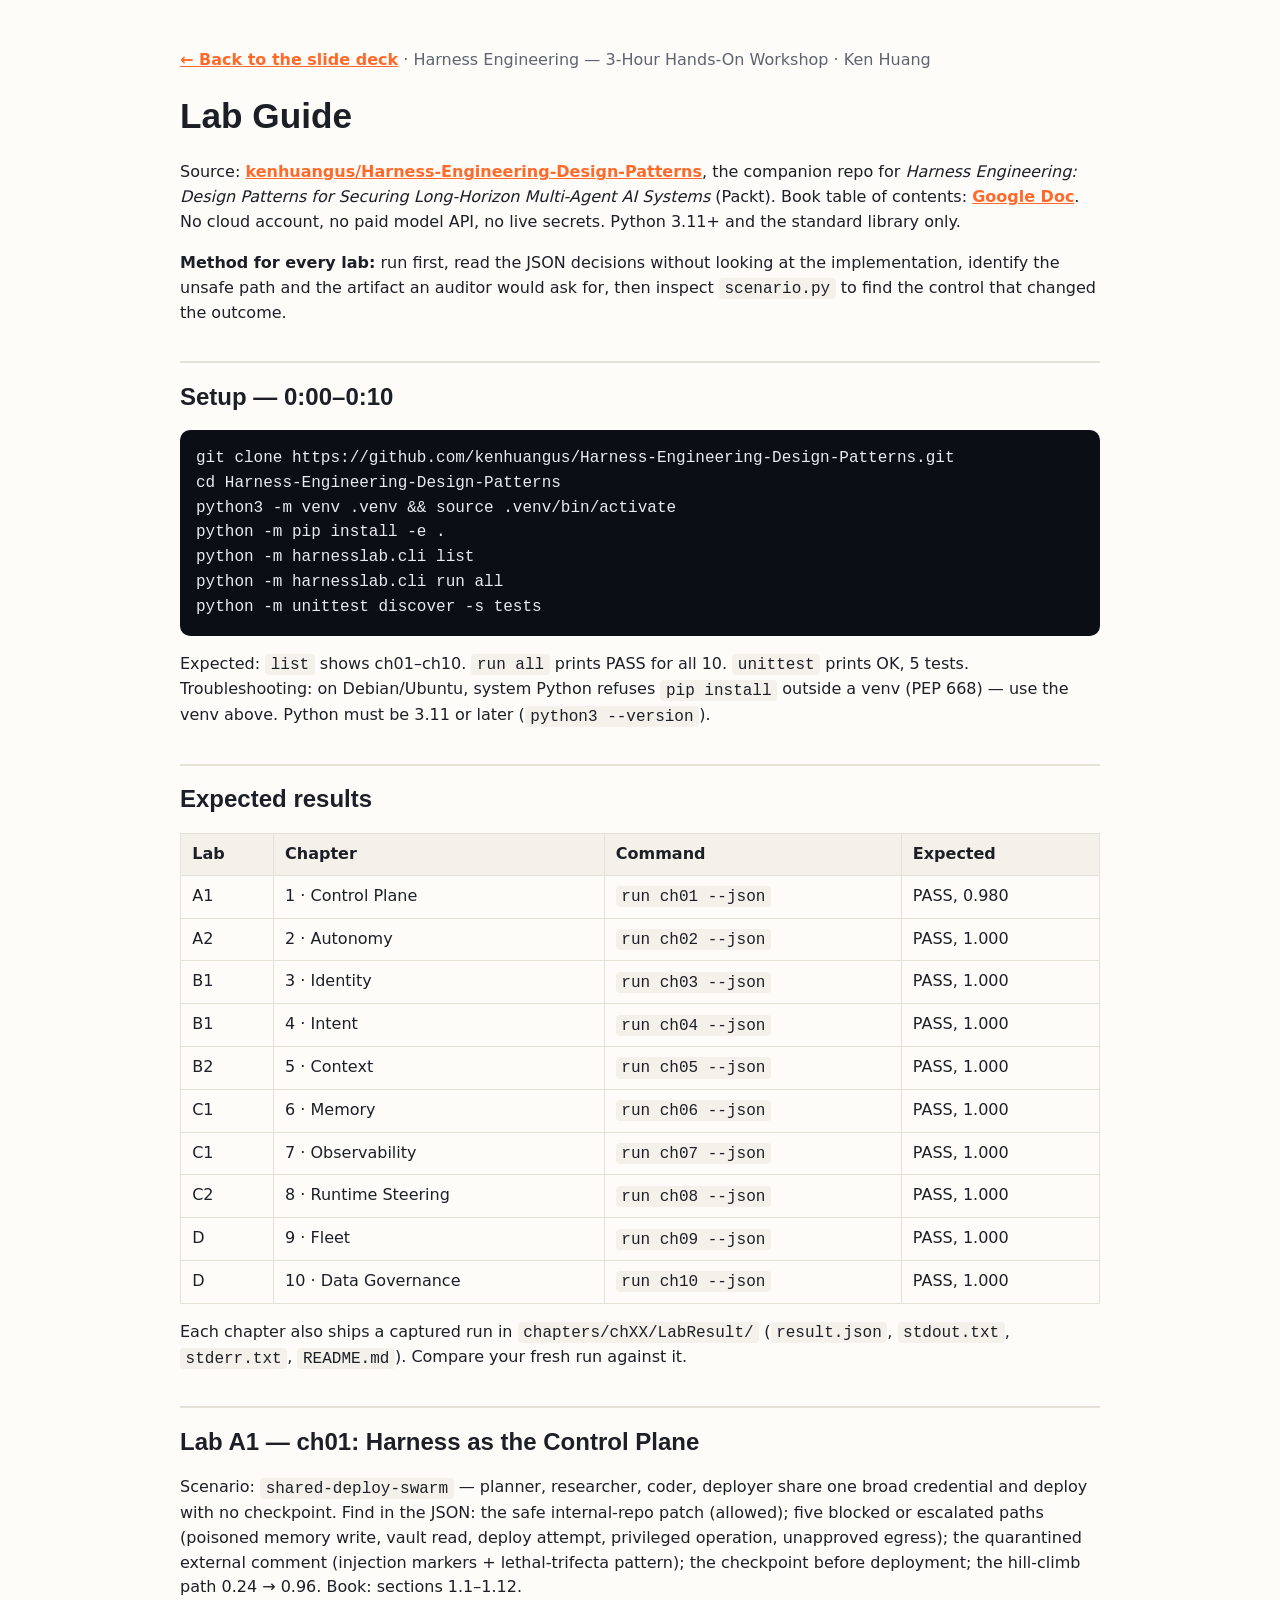
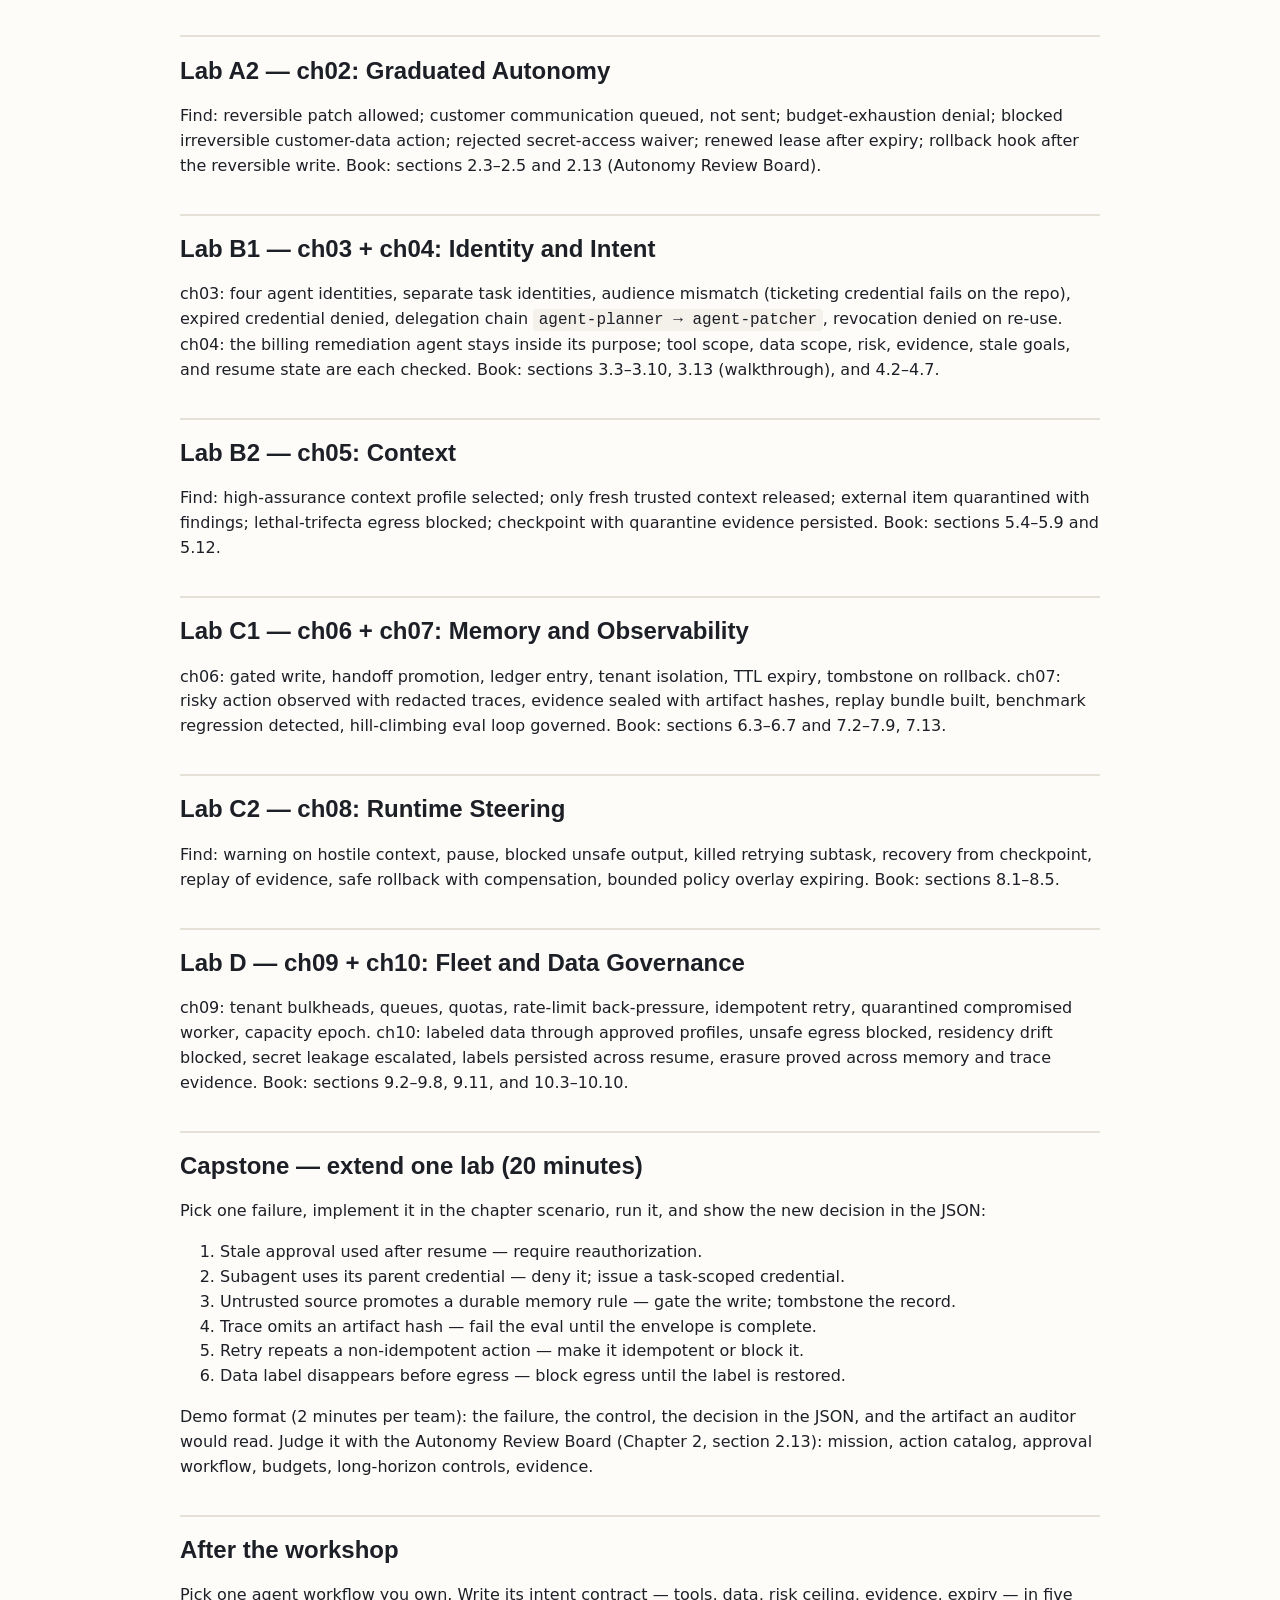
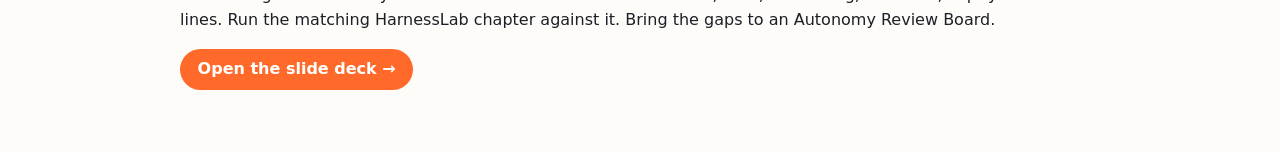
==== labs.html @ 1cd55fbd "Harness Engineering 3-hour hands-on workshop site (maestro-site template, 22 slides + lab guide)" ====
<!DOCTYPE html>
<html lang="en">
<head>
<meta charset="UTF-8" />
<meta name="viewport" content="width=device-width, initial-scale=1.0" />
<title>Harness Engineering Workshop — Lab Guide</title>
<meta name="description" content="Lab guide for the 3-hour Harness Engineering hands-on workshop. Every command, every expected result, and the capstone." />
<link rel="icon" type="image/svg+xml" href="assets/favicon.svg" />
<style>
body{font-family:Inter,system-ui,sans-serif;color:#1c1f26;background:#fdfcf9;line-height:1.55;margin:0}
main{max-width:920px;margin:0 auto;padding:2rem 1.5rem 4rem}
h1,h2,h3{font-family:'Space Grotesk',sans-serif;line-height:1.15}
h1{font-size:2.2rem} h2{font-size:1.5rem;margin-top:2.2rem;border-top:2px solid #e6e1d6;padding-top:1.2rem}
a{color:#ff6a2b;font-weight:600}
code{font-family:ui-monospace,Menlo,Consolas,monospace;background:#f4f1ea;padding:.1rem .35rem;border-radius:4px}
pre{background:#0b0e14;color:#e8ecf2;border-radius:10px;padding:1rem;overflow-x:auto}
pre code{background:none;padding:0}
table{border-collapse:collapse;width:100%;margin:1rem 0}
th,td{border:1px solid #e6e1d6;padding:.5rem .7rem;text-align:left;vertical-align:top}
th{background:#f4f1ea}
.top{color:#5d6470}
.btn{display:inline-block;background:#ff6a2b;color:#fff;padding:.5rem 1.1rem;border-radius:999px;text-decoration:none}
</style>
</head>
<body>
<main>
<p class="top"><a href="index.html">← Back to the slide deck</a> · Harness Engineering — 3-Hour Hands-On Workshop · Ken Huang</p>
<h1>Lab Guide</h1>
<p>Source: <a href="https://github.com/kenhuangus/Harness-Engineering-Design-Patterns">kenhuangus/Harness-Engineering-Design-Patterns</a>, the companion repo for <em>Harness Engineering: Design Patterns for Securing Long-Horizon Multi-Agent AI Systems</em> (Packt). Book table of contents: <a href="https://docs.google.com/document/d/1EtLyxS9EH0MR3WxBwG9lWkU40Lpqr4k4CKhqROGugXo/edit">Google Doc</a>. No cloud account, no paid model API, no live secrets. Python 3.11+ and the standard library only.</p>
<p><strong>Method for every lab:</strong> run first, read the JSON decisions without looking at the implementation, identify the unsafe path and the artifact an auditor would ask for, then inspect <code>scenario.py</code> to find the control that changed the outcome.</p>

<h2>Setup — 0:00–0:10</h2>
<pre><code>git clone https://github.com/kenhuangus/Harness-Engineering-Design-Patterns.git
cd Harness-Engineering-Design-Patterns
python3 -m venv .venv &amp;&amp; source .venv/bin/activate
python -m pip install -e .
python -m harnesslab.cli list
python -m harnesslab.cli run all
python -m unittest discover -s tests</code></pre>
<p>Expected: <code>list</code> shows ch01–ch10. <code>run all</code> prints PASS for all 10. <code>unittest</code> prints OK, 5 tests. Troubleshooting: on Debian/Ubuntu, system Python refuses <code>pip install</code> outside a venv (PEP 668) — use the venv above. Python must be 3.11 or later (<code>python3 --version</code>).</p>

<h2>Expected results</h2>
<table>
<tr><th>Lab</th><th>Chapter</th><th>Command</th><th>Expected</th></tr>
<tr><td>A1</td><td>1 · Control Plane</td><td><code>run ch01 --json</code></td><td>PASS, 0.980</td></tr>
<tr><td>A2</td><td>2 · Autonomy</td><td><code>run ch02 --json</code></td><td>PASS, 1.000</td></tr>
<tr><td>B1</td><td>3 · Identity</td><td><code>run ch03 --json</code></td><td>PASS, 1.000</td></tr>
<tr><td>B1</td><td>4 · Intent</td><td><code>run ch04 --json</code></td><td>PASS, 1.000</td></tr>
<tr><td>B2</td><td>5 · Context</td><td><code>run ch05 --json</code></td><td>PASS, 1.000</td></tr>
<tr><td>C1</td><td>6 · Memory</td><td><code>run ch06 --json</code></td><td>PASS, 1.000</td></tr>
<tr><td>C1</td><td>7 · Observability</td><td><code>run ch07 --json</code></td><td>PASS, 1.000</td></tr>
<tr><td>C2</td><td>8 · Runtime Steering</td><td><code>run ch08 --json</code></td><td>PASS, 1.000</td></tr>
<tr><td>D</td><td>9 · Fleet</td><td><code>run ch09 --json</code></td><td>PASS, 1.000</td></tr>
<tr><td>D</td><td>10 · Data Governance</td><td><code>run ch10 --json</code></td><td>PASS, 1.000</td></tr>
</table>
<p>Each chapter also ships a captured run in <code>chapters/chXX/LabResult/</code> (<code>result.json</code>, <code>stdout.txt</code>, <code>stderr.txt</code>, <code>README.md</code>). Compare your fresh run against it.</p>

<h2>Lab A1 — ch01: Harness as the Control Plane</h2>
<p>Scenario: <code>shared-deploy-swarm</code> — planner, researcher, coder, deployer share one broad credential and deploy with no checkpoint. Find in the JSON: the safe internal-repo patch (allowed); five blocked or escalated paths (poisoned memory write, vault read, deploy attempt, privileged operation, unapproved egress); the quarantined external comment (injection markers + lethal-trifecta pattern); the checkpoint before deployment; the hill-climb path 0.24 → 0.96. Book: sections 1.1–1.12.</p>

<h2>Lab A2 — ch02: Graduated Autonomy</h2>
<p>Find: reversible patch allowed; customer communication queued, not sent; budget-exhaustion denial; blocked irreversible customer-data action; rejected secret-access waiver; renewed lease after expiry; rollback hook after the reversible write. Book: sections 2.3–2.5 and 2.13 (Autonomy Review Board).</p>

<h2>Lab B1 — ch03 + ch04: Identity and Intent</h2>
<p>ch03: four agent identities, separate task identities, audience mismatch (ticketing credential fails on the repo), expired credential denied, delegation chain <code>agent-planner → agent-patcher</code>, revocation denied on re-use. ch04: the billing remediation agent stays inside its purpose; tool scope, data scope, risk, evidence, stale goals, and resume state are each checked. Book: sections 3.3–3.10, 3.13 (walkthrough), and 4.2–4.7.</p>

<h2>Lab B2 — ch05: Context</h2>
<p>Find: high-assurance context profile selected; only fresh trusted context released; external item quarantined with findings; lethal-trifecta egress blocked; checkpoint with quarantine evidence persisted. Book: sections 5.4–5.9 and 5.12.</p>

<h2>Lab C1 — ch06 + ch07: Memory and Observability</h2>
<p>ch06: gated write, handoff promotion, ledger entry, tenant isolation, TTL expiry, tombstone on rollback. ch07: risky action observed with redacted traces, evidence sealed with artifact hashes, replay bundle built, benchmark regression detected, hill-climbing eval loop governed. Book: sections 6.3–6.7 and 7.2–7.9, 7.13.</p>

<h2>Lab C2 — ch08: Runtime Steering</h2>
<p>Find: warning on hostile context, pause, blocked unsafe output, killed retrying subtask, recovery from checkpoint, replay of evidence, safe rollback with compensation, bounded policy overlay expiring. Book: sections 8.1–8.5.</p>

<h2>Lab D — ch09 + ch10: Fleet and Data Governance</h2>
<p>ch09: tenant bulkheads, queues, quotas, rate-limit back-pressure, idempotent retry, quarantined compromised worker, capacity epoch. ch10: labeled data through approved profiles, unsafe egress blocked, residency drift blocked, secret leakage escalated, labels persisted across resume, erasure proved across memory and trace evidence. Book: sections 9.2–9.8, 9.11, and 10.3–10.10.</p>

<h2>Capstone — extend one lab (20 minutes)</h2>
<p>Pick one failure, implement it in the chapter scenario, run it, and show the new decision in the JSON:</p>
<ol>
<li>Stale approval used after resume — require reauthorization.</li>
<li>Subagent uses its parent credential — deny it; issue a task-scoped credential.</li>
<li>Untrusted source promotes a durable memory rule — gate the write; tombstone the record.</li>
<li>Trace omits an artifact hash — fail the eval until the envelope is complete.</li>
<li>Retry repeats a non-idempotent action — make it idempotent or block it.</li>
<li>Data label disappears before egress — block egress until the label is restored.</li>
</ol>
<p>Demo format (2 minutes per team): the failure, the control, the decision in the JSON, and the artifact an auditor would read. Judge it with the Autonomy Review Board (Chapter 2, section 2.13): mission, action catalog, approval workflow, budgets, long-horizon controls, evidence.</p>

<h2>After the workshop</h2>
<p>Pick one agent workflow you own. Write its intent contract — tools, data, risk ceiling, evidence, expiry — in five lines. Run the matching HarnessLab chapter against it. Bring the gaps to an Autonomy Review Board.</p>
<p><a class="btn" href="index.html">Open the slide deck →</a></p>
</main>
</body>
</html>
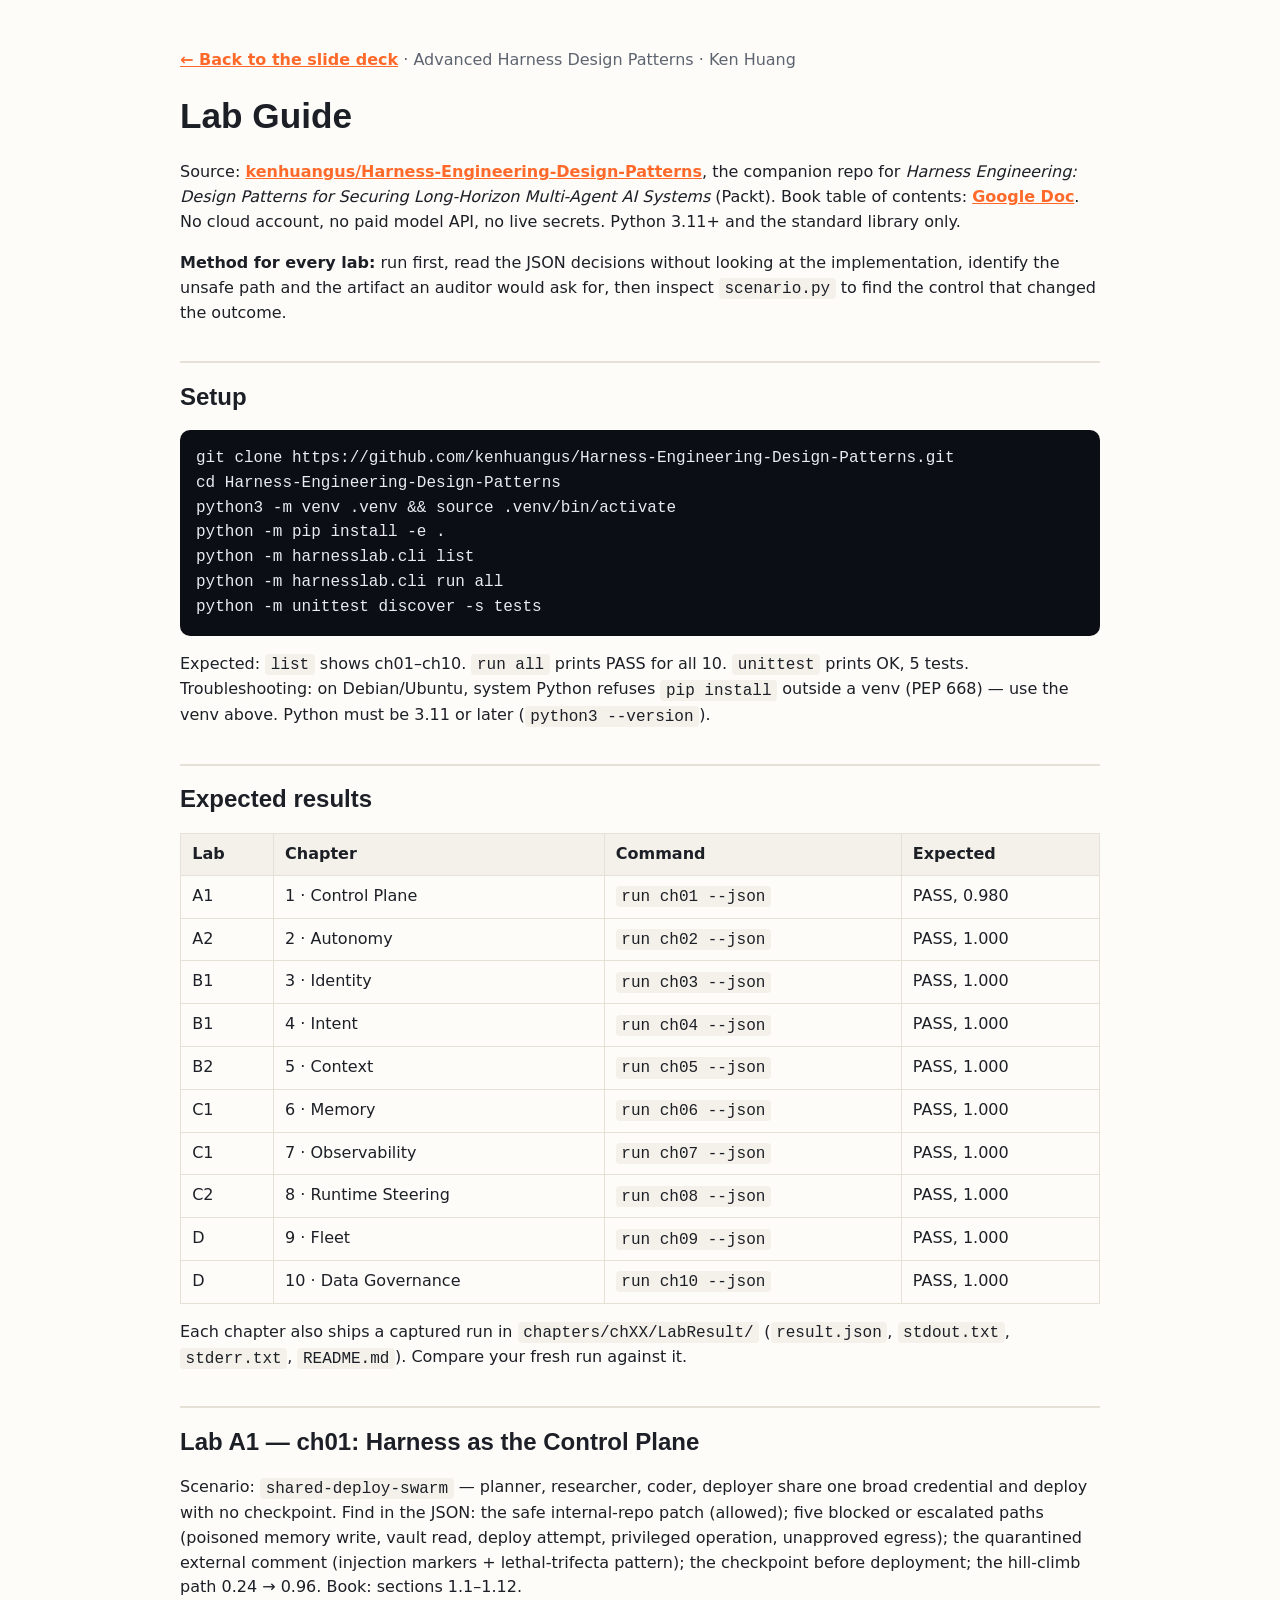
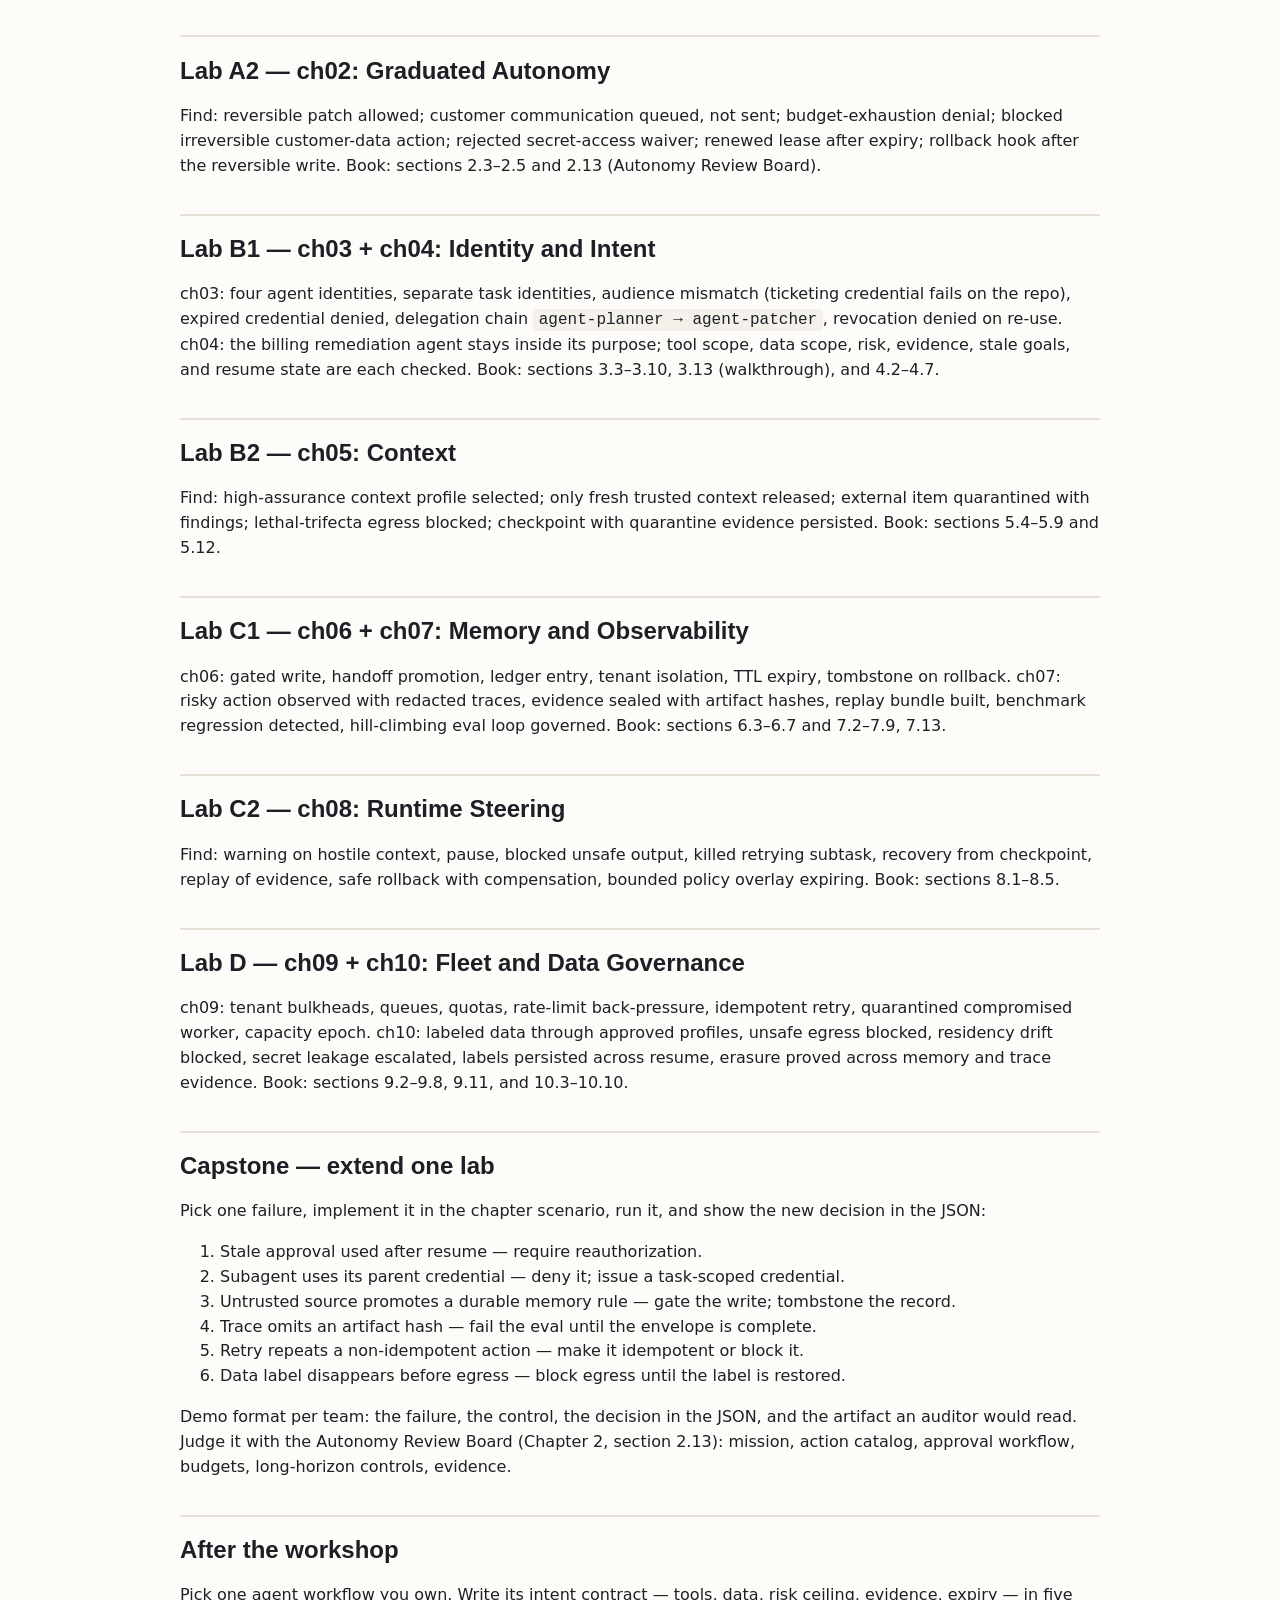
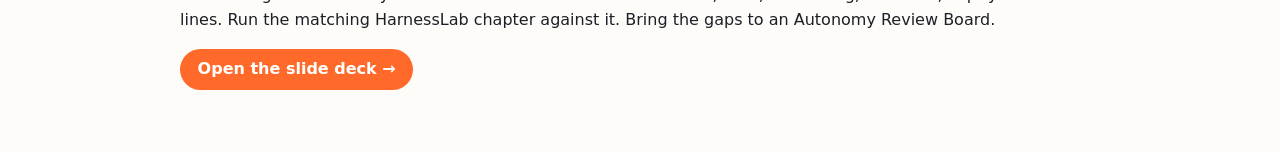
==== commit b79ef69f: "Remove fixed time estimates from deck and lab guide (timing will be dynamic)" ====
--- a/labs.html
+++ b/labs.html
@@ -3,8 +3,8 @@
 <head>
 <meta charset="UTF-8" />
 <meta name="viewport" content="width=device-width, initial-scale=1.0" />
-<title>Harness Engineering Workshop — Lab Guide</title>
-<meta name="description" content="Lab guide for the 3-hour Harness Engineering hands-on workshop. Every command, every expected result, and the capstone." />
+<title>Advanced Harness Design Patterns — Lab Guide</title>
+<meta name="description" content="Lab guide for Advanced Harness Design Patterns. Every command, every expected result, and the capstone." />
 <link rel="icon" type="image/svg+xml" href="assets/favicon.svg" />
 <style>
 body{font-family:Inter,system-ui,sans-serif;color:#1c1f26;background:#fdfcf9;line-height:1.55;margin:0}
@@ -24,12 +24,12 @@
 </head>
 <body>
 <main>
-<p class="top"><a href="index.html">← Back to the slide deck</a> · Harness Engineering — 3-Hour Hands-On Workshop · Ken Huang</p>
+<p class="top"><a href="index.html">← Back to the slide deck</a> · Advanced Harness Design Patterns · Ken Huang</p>
 <h1>Lab Guide</h1>
 <p>Source: <a href="https://github.com/kenhuangus/Harness-Engineering-Design-Patterns">kenhuangus/Harness-Engineering-Design-Patterns</a>, the companion repo for <em>Harness Engineering: Design Patterns for Securing Long-Horizon Multi-Agent AI Systems</em> (Packt). Book table of contents: <a href="https://docs.google.com/document/d/1EtLyxS9EH0MR3WxBwG9lWkU40Lpqr4k4CKhqROGugXo/edit">Google Doc</a>. No cloud account, no paid model API, no live secrets. Python 3.11+ and the standard library only.</p>
 <p><strong>Method for every lab:</strong> run first, read the JSON decisions without looking at the implementation, identify the unsafe path and the artifact an auditor would ask for, then inspect <code>scenario.py</code> to find the control that changed the outcome.</p>
 
-<h2>Setup — 0:00–0:10</h2>
+<h2>Setup</h2>
 <pre><code>git clone https://github.com/kenhuangus/Harness-Engineering-Design-Patterns.git
 cd Harness-Engineering-Design-Patterns
 python3 -m venv .venv &amp;&amp; source .venv/bin/activate
@@ -76,7 +76,7 @@
 <h2>Lab D — ch09 + ch10: Fleet and Data Governance</h2>
 <p>ch09: tenant bulkheads, queues, quotas, rate-limit back-pressure, idempotent retry, quarantined compromised worker, capacity epoch. ch10: labeled data through approved profiles, unsafe egress blocked, residency drift blocked, secret leakage escalated, labels persisted across resume, erasure proved across memory and trace evidence. Book: sections 9.2–9.8, 9.11, and 10.3–10.10.</p>
 
-<h2>Capstone — extend one lab (20 minutes)</h2>
+<h2>Capstone — extend one lab</h2>
 <p>Pick one failure, implement it in the chapter scenario, run it, and show the new decision in the JSON:</p>
 <ol>
 <li>Stale approval used after resume — require reauthorization.</li>
@@ -86,7 +86,7 @@
 <li>Retry repeats a non-idempotent action — make it idempotent or block it.</li>
 <li>Data label disappears before egress — block egress until the label is restored.</li>
 </ol>
-<p>Demo format (2 minutes per team): the failure, the control, the decision in the JSON, and the artifact an auditor would read. Judge it with the Autonomy Review Board (Chapter 2, section 2.13): mission, action catalog, approval workflow, budgets, long-horizon controls, evidence.</p>
+<p>Demo format per team: the failure, the control, the decision in the JSON, and the artifact an auditor would read. Judge it with the Autonomy Review Board (Chapter 2, section 2.13): mission, action catalog, approval workflow, budgets, long-horizon controls, evidence.</p>
 
 <h2>After the workshop</h2>
 <p>Pick one agent workflow you own. Write its intent contract — tools, data, risk ceiling, evidence, expiry — in five lines. Run the matching HarnessLab chapter against it. Bring the gaps to an Autonomy Review Board.</p>
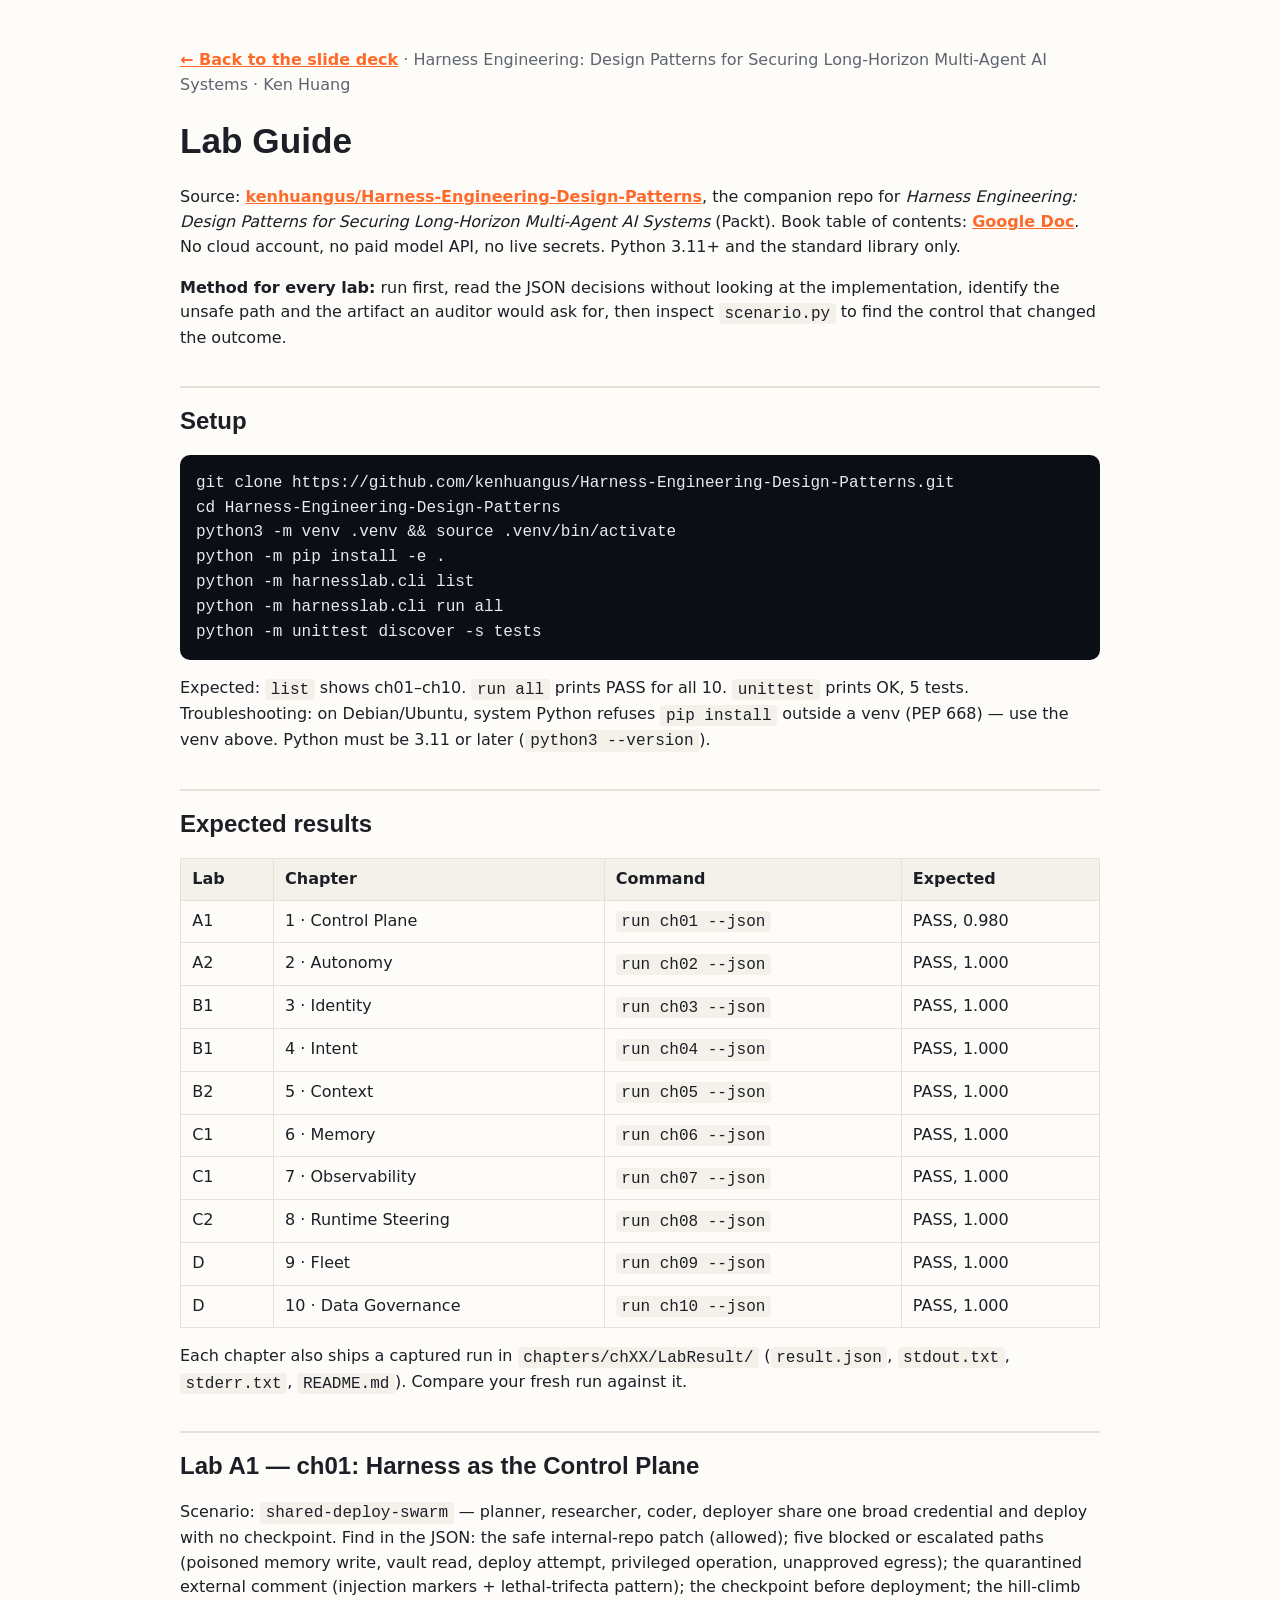
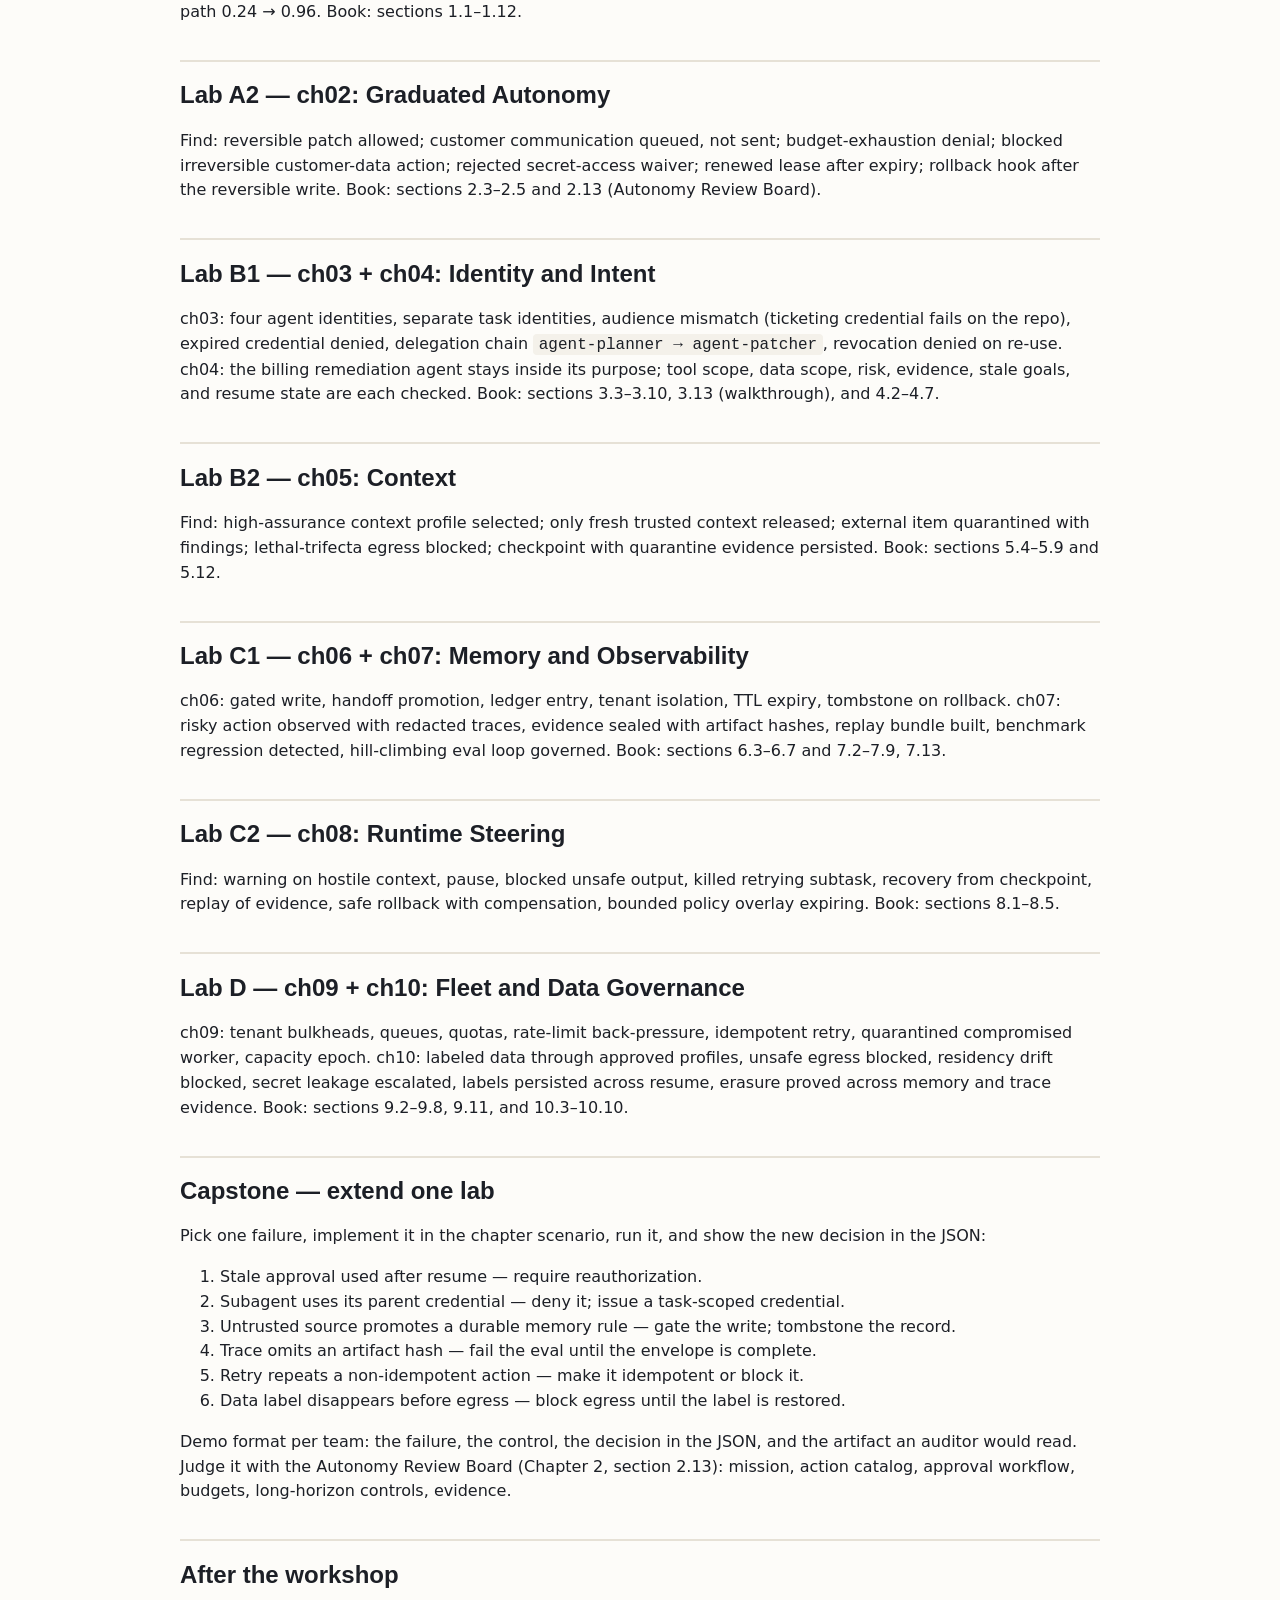
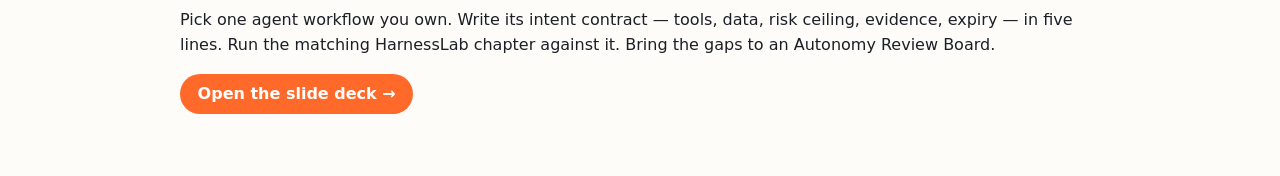
==== commit da6631f6: "Retitle course to the book title: Harness Engineering: Design Patterns for Securing Long-Horizon Mul" ====
--- a/labs.html
+++ b/labs.html
@@ -3,8 +3,8 @@
 <head>
 <meta charset="UTF-8" />
 <meta name="viewport" content="width=device-width, initial-scale=1.0" />
-<title>Advanced Harness Design Patterns — Lab Guide</title>
-<meta name="description" content="Lab guide for Advanced Harness Design Patterns. Every command, every expected result, and the capstone." />
+<title>Harness Engineering: Design Patterns for Securing Long-Horizon Multi-Agent AI Systems — Lab Guide</title>
+<meta name="description" content="Lab guide for Harness Engineering: Design Patterns for Securing Long-Horizon Multi-Agent AI Systems. Every command, every expected result, and the capstone." />
 <link rel="icon" type="image/svg+xml" href="assets/favicon.svg" />
 <style>
 body{font-family:Inter,system-ui,sans-serif;color:#1c1f26;background:#fdfcf9;line-height:1.55;margin:0}
@@ -24,7 +24,7 @@
 </head>
 <body>
 <main>
-<p class="top"><a href="index.html">← Back to the slide deck</a> · Advanced Harness Design Patterns · Ken Huang</p>
+<p class="top"><a href="index.html">← Back to the slide deck</a> · Harness Engineering: Design Patterns for Securing Long-Horizon Multi-Agent AI Systems · Ken Huang</p>
 <h1>Lab Guide</h1>
 <p>Source: <a href="https://github.com/kenhuangus/Harness-Engineering-Design-Patterns">kenhuangus/Harness-Engineering-Design-Patterns</a>, the companion repo for <em>Harness Engineering: Design Patterns for Securing Long-Horizon Multi-Agent AI Systems</em> (Packt). Book table of contents: <a href="https://docs.google.com/document/d/1EtLyxS9EH0MR3WxBwG9lWkU40Lpqr4k4CKhqROGugXo/edit">Google Doc</a>. No cloud account, no paid model API, no live secrets. Python 3.11+ and the standard library only.</p>
 <p><strong>Method for every lab:</strong> run first, read the JSON decisions without looking at the implementation, identify the unsafe path and the artifact an auditor would ask for, then inspect <code>scenario.py</code> to find the control that changed the outcome.</p>
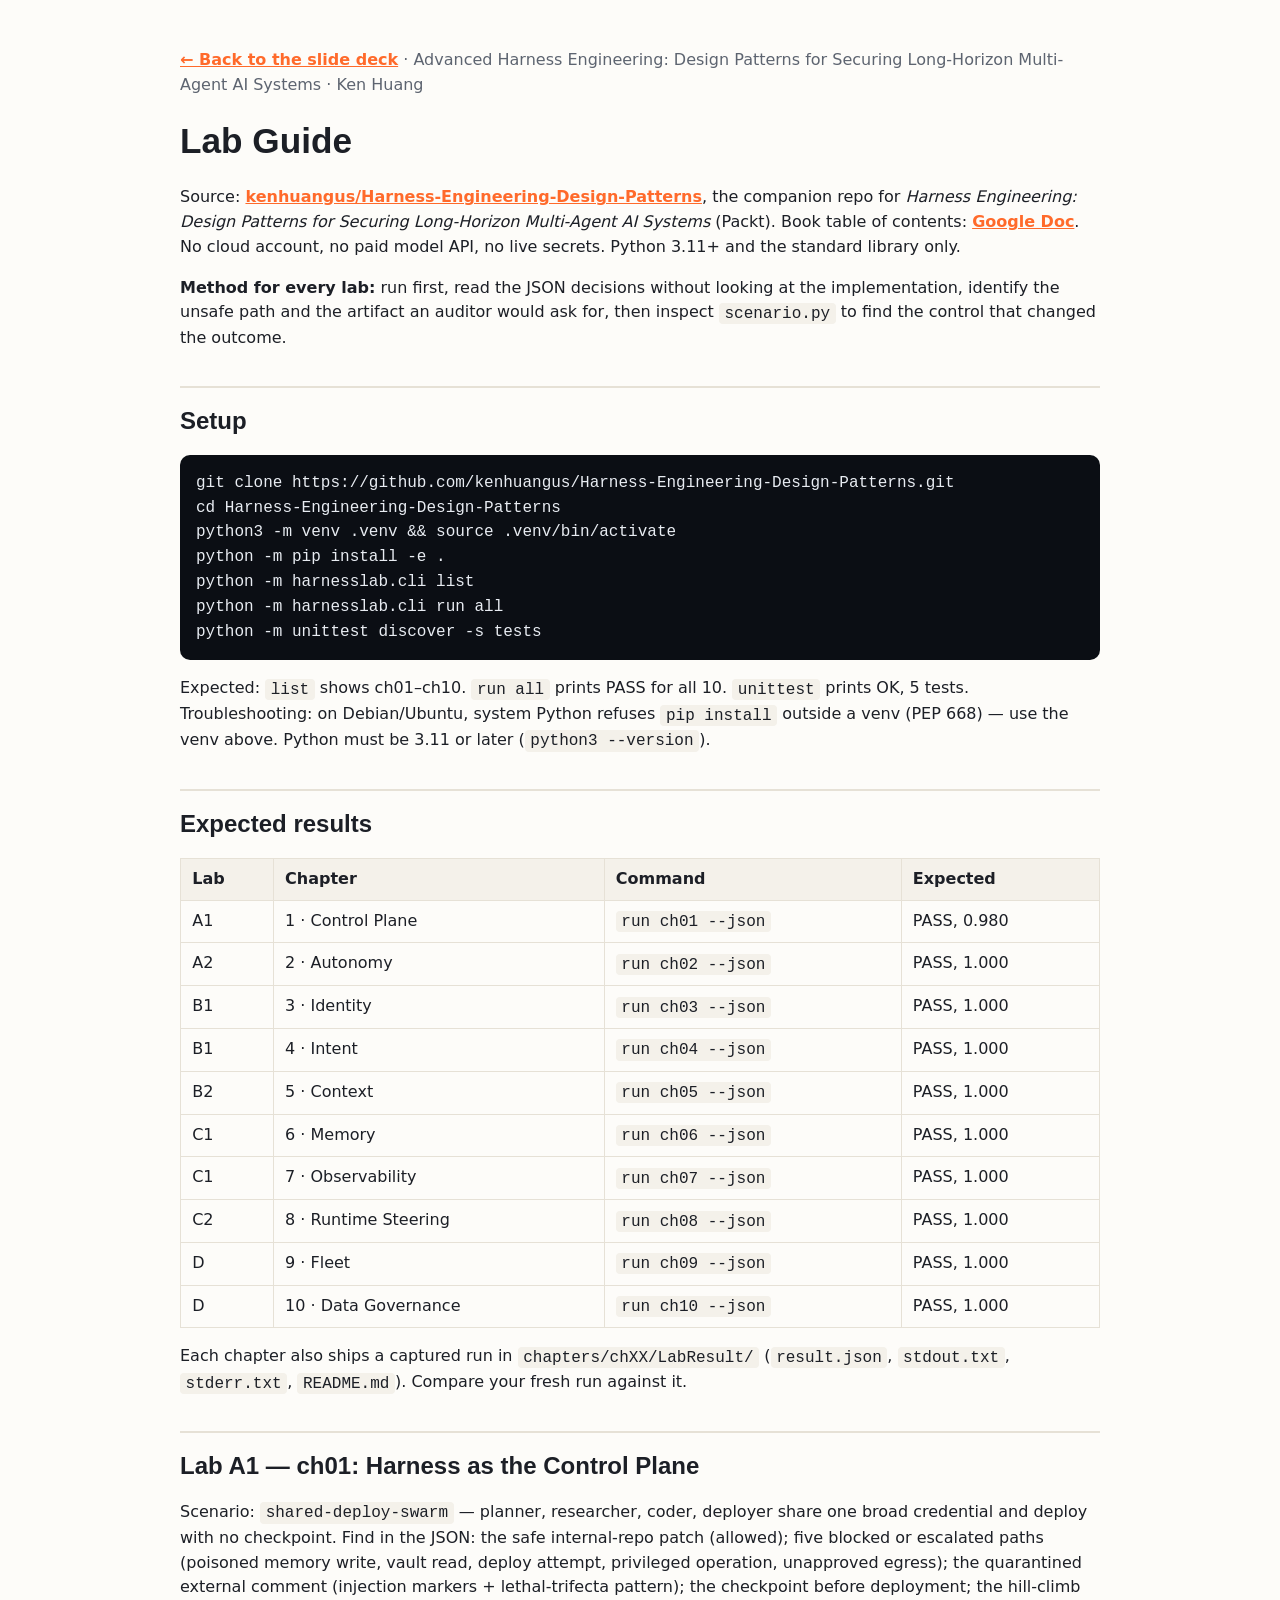
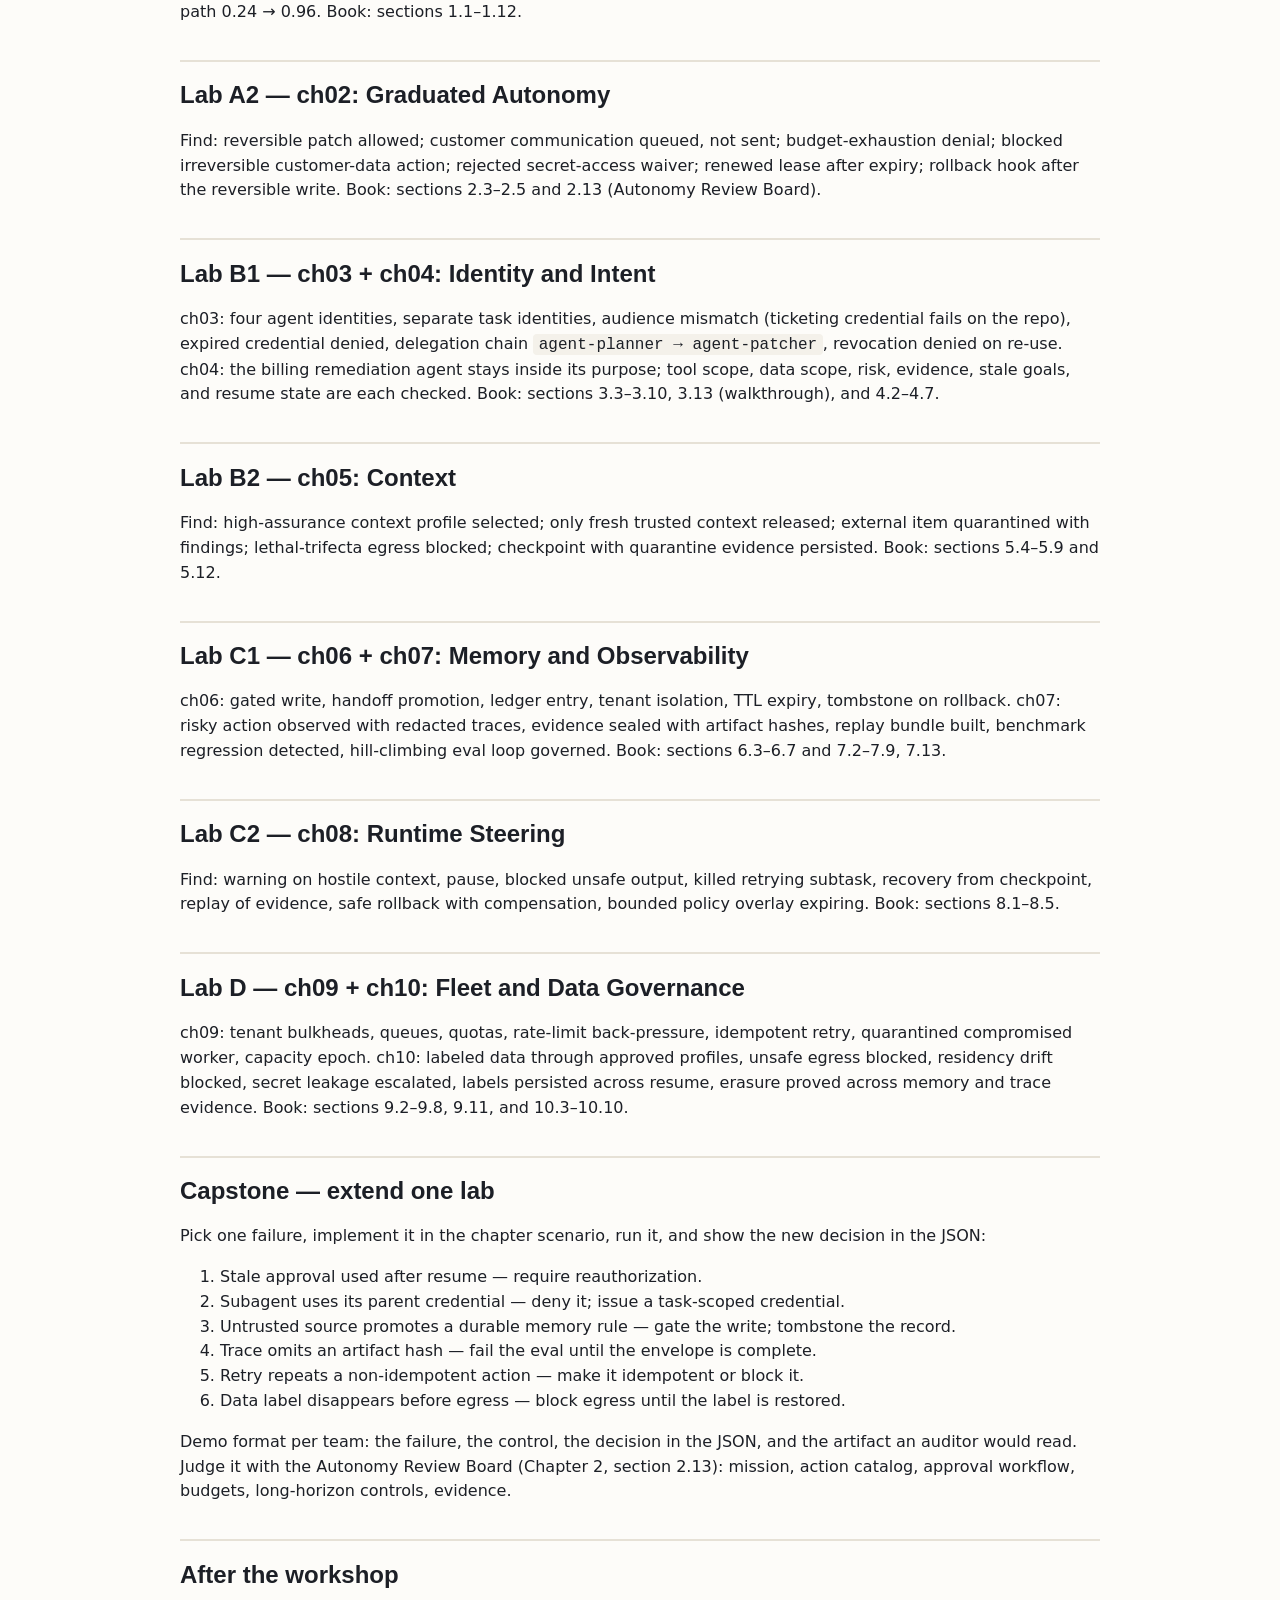
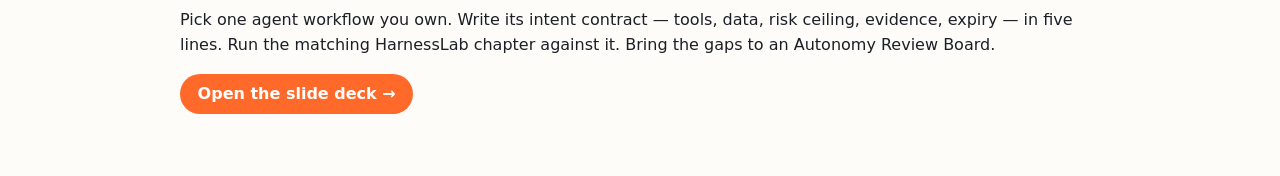
==== commit 41a6016b: "Advanced title; add reference architecture, measured adversarial results, implementation boundaries " ====
--- a/labs.html
+++ b/labs.html
@@ -3,8 +3,8 @@
 <head>
 <meta charset="UTF-8" />
 <meta name="viewport" content="width=device-width, initial-scale=1.0" />
-<title>Harness Engineering: Design Patterns for Securing Long-Horizon Multi-Agent AI Systems — Lab Guide</title>
-<meta name="description" content="Lab guide for Harness Engineering: Design Patterns for Securing Long-Horizon Multi-Agent AI Systems. Every command, every expected result, and the capstone." />
+<title>Advanced Harness Engineering: Design Patterns for Securing Long-Horizon Multi-Agent AI Systems — Lab Guide</title>
+<meta name="description" content="Lab guide for Advanced Harness Engineering: Design Patterns for Securing Long-Horizon Multi-Agent AI Systems. Every command, every expected result, and the capstone." />
 <link rel="icon" type="image/svg+xml" href="assets/favicon.svg" />
 <style>
 body{font-family:Inter,system-ui,sans-serif;color:#1c1f26;background:#fdfcf9;line-height:1.55;margin:0}
@@ -24,7 +24,7 @@
 </head>
 <body>
 <main>
-<p class="top"><a href="index.html">← Back to the slide deck</a> · Harness Engineering: Design Patterns for Securing Long-Horizon Multi-Agent AI Systems · Ken Huang</p>
+<p class="top"><a href="index.html">← Back to the slide deck</a> · Advanced Harness Engineering: Design Patterns for Securing Long-Horizon Multi-Agent AI Systems · Ken Huang</p>
 <h1>Lab Guide</h1>
 <p>Source: <a href="https://github.com/kenhuangus/Harness-Engineering-Design-Patterns">kenhuangus/Harness-Engineering-Design-Patterns</a>, the companion repo for <em>Harness Engineering: Design Patterns for Securing Long-Horizon Multi-Agent AI Systems</em> (Packt). Book table of contents: <a href="https://docs.google.com/document/d/1EtLyxS9EH0MR3WxBwG9lWkU40Lpqr4k4CKhqROGugXo/edit">Google Doc</a>. No cloud account, no paid model API, no live secrets. Python 3.11+ and the standard library only.</p>
 <p><strong>Method for every lab:</strong> run first, read the JSON decisions without looking at the implementation, identify the unsafe path and the artifact an auditor would ask for, then inspect <code>scenario.py</code> to find the control that changed the outcome.</p>
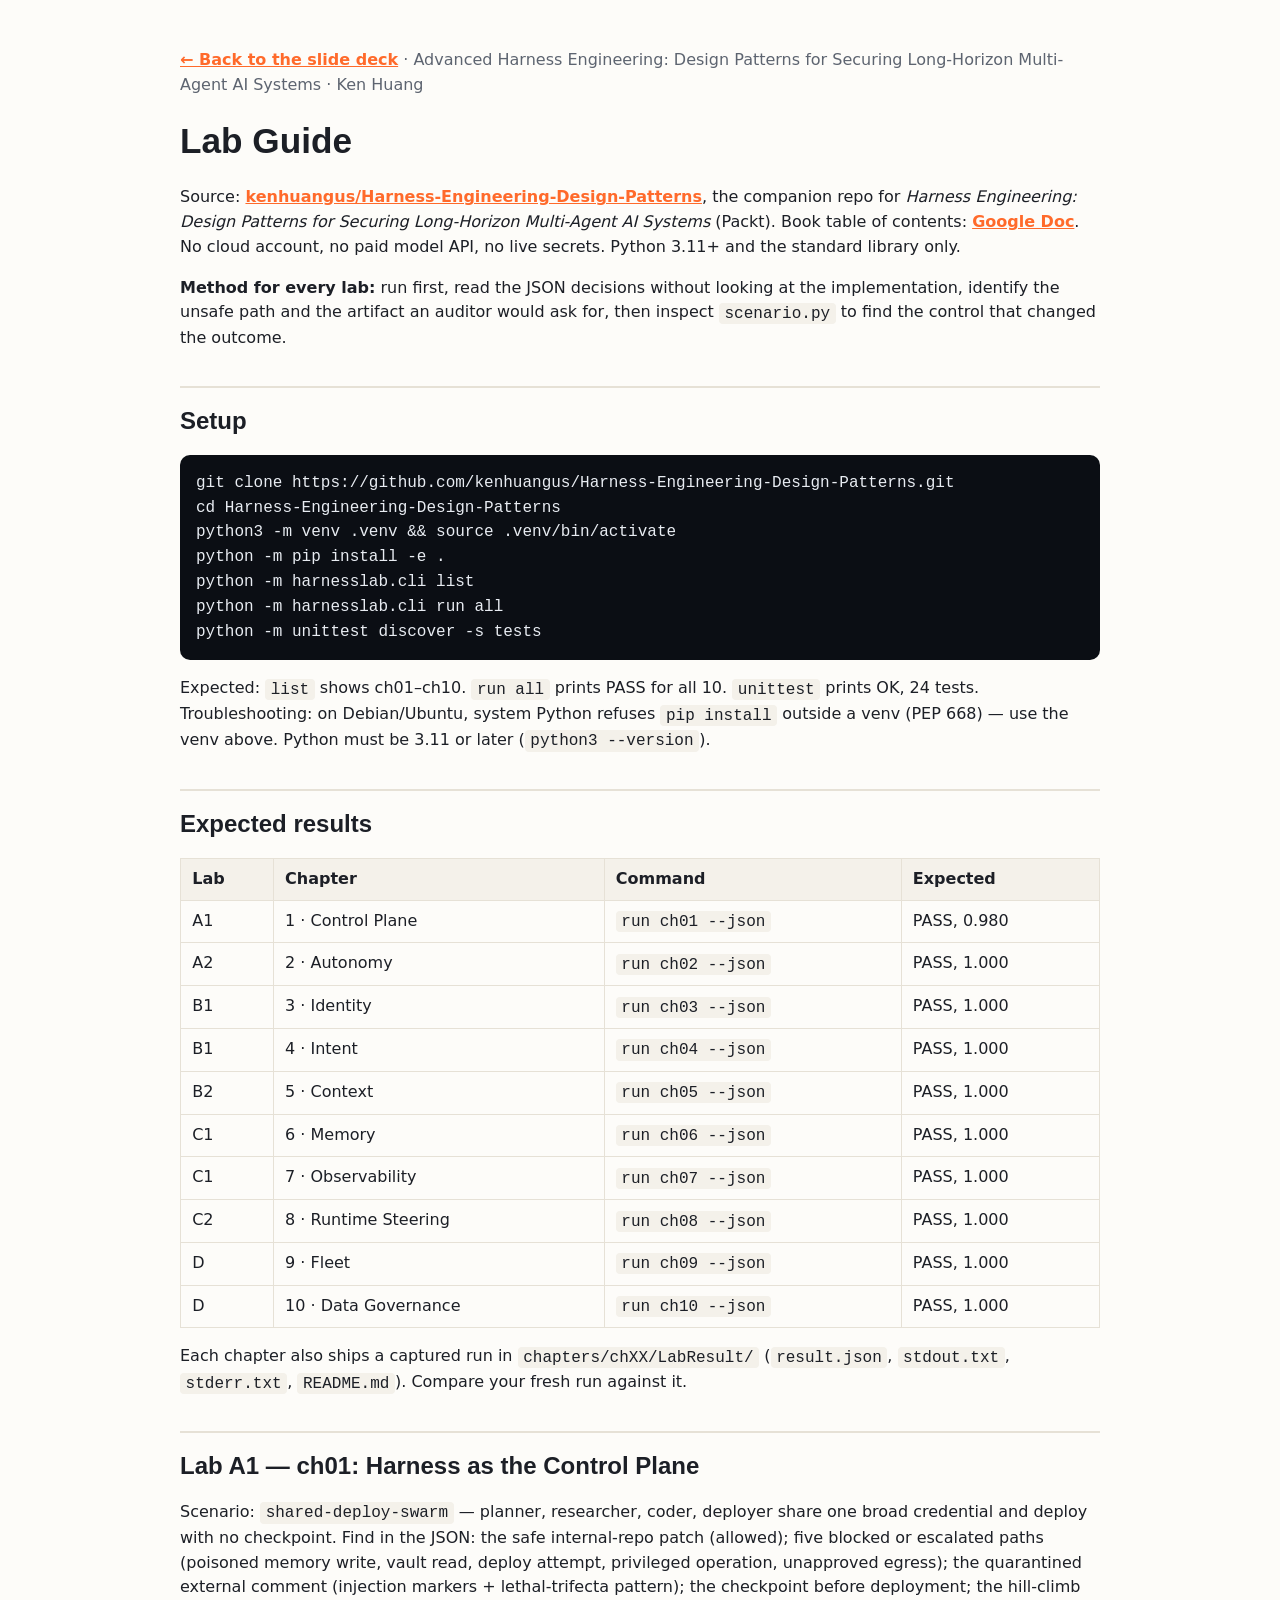
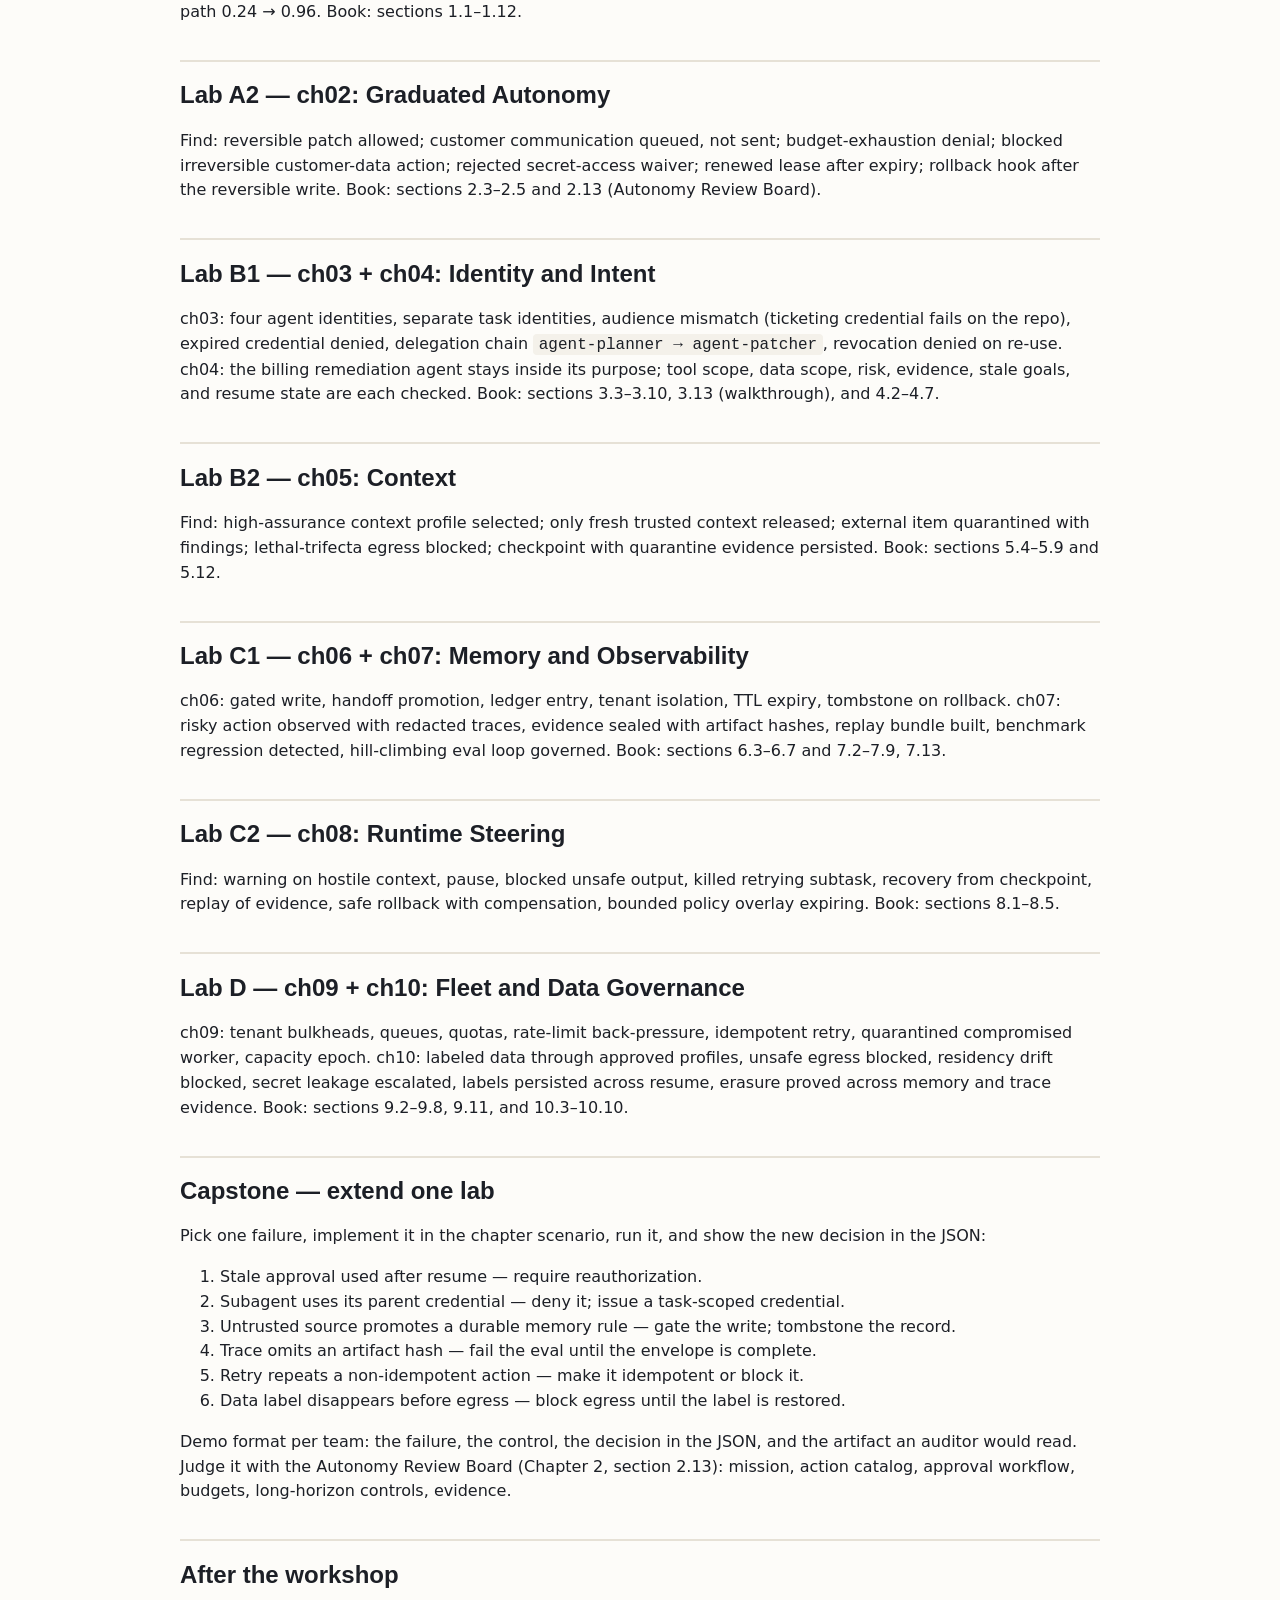
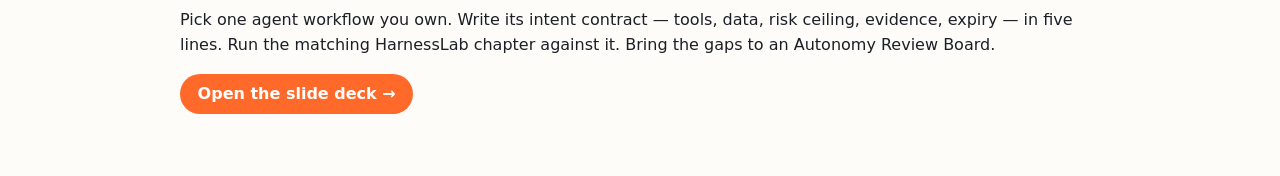
==== commit 1eff3d8d: "Fix stale numbers: code slides 9/17/21/25/29/33/37/41/45, 24 tests (slide 5, lab guide, README)" ====
--- a/labs.html
+++ b/labs.html
@@ -37,7 +37,7 @@
 python -m harnesslab.cli list
 python -m harnesslab.cli run all
 python -m unittest discover -s tests</code></pre>
-<p>Expected: <code>list</code> shows ch01–ch10. <code>run all</code> prints PASS for all 10. <code>unittest</code> prints OK, 5 tests. Troubleshooting: on Debian/Ubuntu, system Python refuses <code>pip install</code> outside a venv (PEP 668) — use the venv above. Python must be 3.11 or later (<code>python3 --version</code>).</p>
+<p>Expected: <code>list</code> shows ch01–ch10. <code>run all</code> prints PASS for all 10. <code>unittest</code> prints OK, 24 tests. Troubleshooting: on Debian/Ubuntu, system Python refuses <code>pip install</code> outside a venv (PEP 668) — use the venv above. Python must be 3.11 or later (<code>python3 --version</code>).</p>
 
 <h2>Expected results</h2>
 <table>
